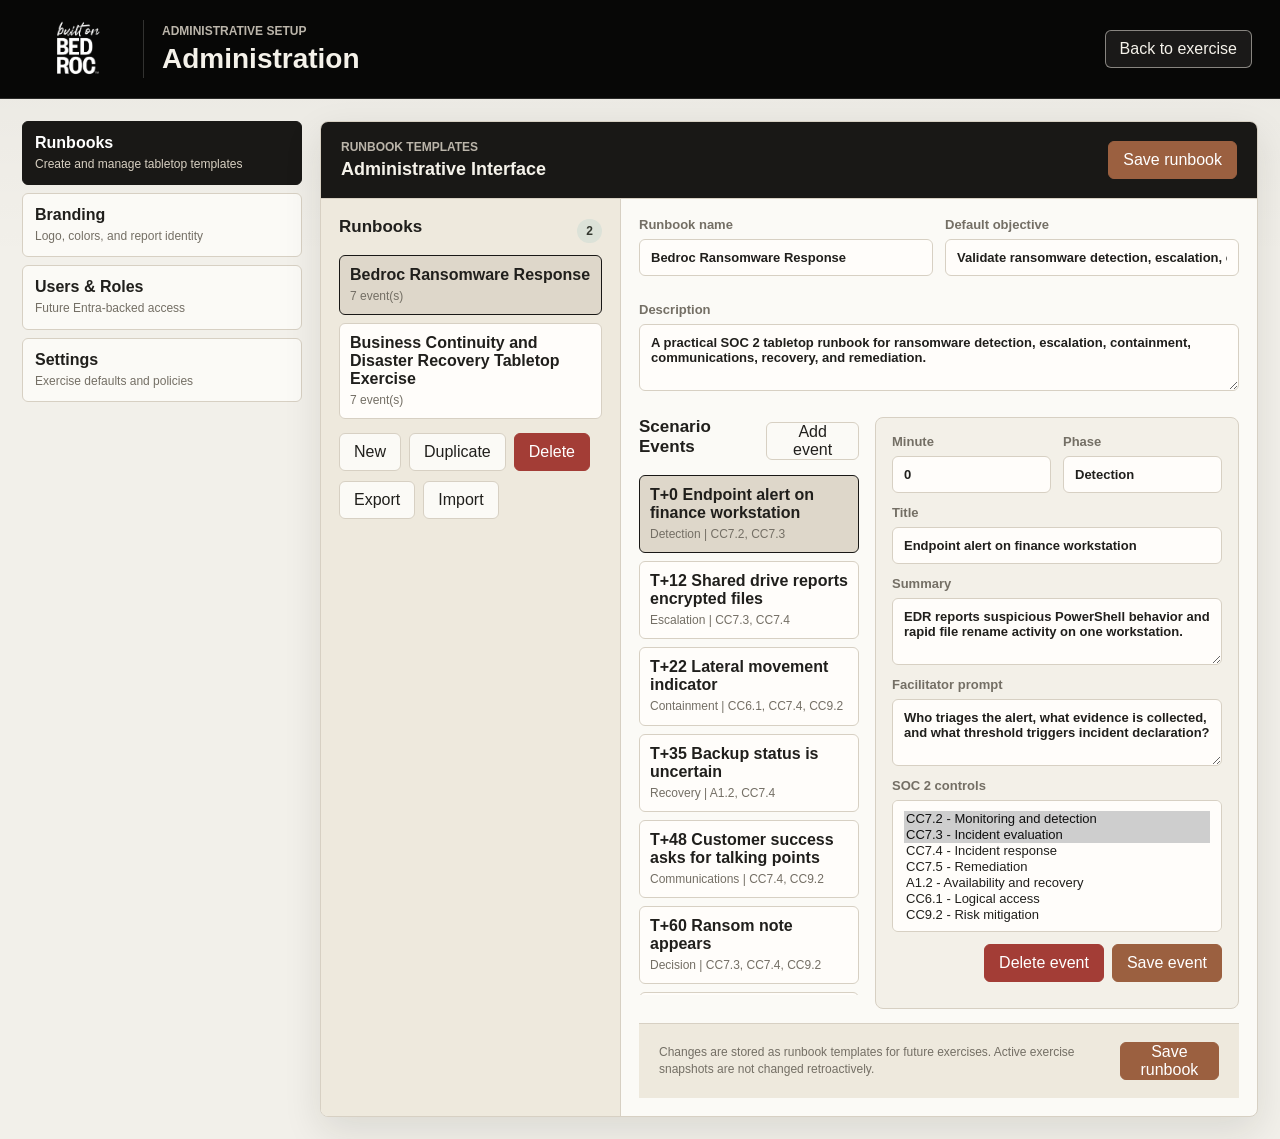
==== outputs/admin.html @ 65c2bd03 "Initial commit" ====
<!doctype html>
<html lang="en">
  <head>
    <meta charset="utf-8" />
    <meta name="viewport" content="width=device-width, initial-scale=1" />
    <title>Administration | Tabletop Command</title>
    <link rel="stylesheet" href="styles.css" />
  </head>
  <body>
    <header class="app-header">
      <div class="brand-lockup">
        <img src="assets/built-on-white.png" alt="Bedroc" />
        <div>
          <p class="eyebrow">Administrative setup</p>
          <h1>Administration</h1>
        </div>
      </div>
      <div class="header-actions">
        <a href="index.html" class="ghost header-link">Back to exercise</a>
      </div>
    </header>

    <main class="admin-console">
      <aside class="admin-nav" aria-label="Admin sections">
        <button class="admin-nav-item active" data-admin-section="runbooks" type="button">
          <strong>Runbooks</strong>
          <span>Create and manage tabletop templates</span>
        </button>
        <button class="admin-nav-item" data-admin-section="branding" type="button">
          <strong>Branding</strong>
          <span>Logo, colors, and report identity</span>
        </button>
        <button class="admin-nav-item" data-admin-section="users" type="button">
          <strong>Users & Roles</strong>
          <span>Future Entra-backed access</span>
        </button>
        <button class="admin-nav-item" data-admin-section="settings" type="button">
          <strong>Settings</strong>
          <span>Exercise defaults and policies</span>
        </button>
      </aside>

      <section class="admin-page-shell admin-section active" id="admin-section-runbooks" aria-labelledby="runbookAdminTitle">
        <header class="admin-page-header">
          <div>
            <p class="eyebrow">Runbook templates</p>
            <h2 id="runbookAdminTitle">Administrative Interface</h2>
          </div>
          <button id="saveRunbookTop" class="primary" type="button">Save runbook</button>
        </header>

        <div class="admin-layout">
          <aside class="admin-sidebar">
            <div class="panel-heading">
              <h3>Runbooks</h3>
              <span id="runbookCount" class="count">0</span>
            </div>
            <div id="adminRunbookList" class="admin-list"></div>
            <div class="admin-actions">
              <button id="newRunbook">New</button>
              <button id="duplicateRunbook">Duplicate</button>
              <button id="deleteRunbook" class="danger-button">Delete</button>
            </div>
            <div class="admin-actions">
              <button id="exportRunbook">Export</button>
              <button id="importRunbook">Import</button>
              <input id="importRunbookFile" class="file-input" type="file" accept="application/json,.json" />
            </div>
          </aside>

          <section class="admin-editor">
            <div class="form-grid two-column">
              <label>
                Runbook name
                <input id="adminRunbookName" type="text" />
              </label>
              <label>
                Default objective
                <input id="adminRunbookObjective" type="text" />
              </label>
            </div>
            <label>
              Description
              <textarea id="adminRunbookDescription" rows="3"></textarea>
            </label>

            <div class="event-editor-shell">
              <div>
                <div class="panel-heading">
                  <h3>Scenario Events</h3>
                  <button id="addRunbookEvent">Add event</button>
                </div>
                <div id="adminEventList" class="admin-list event-list"></div>
              </div>

              <form id="adminEventForm" class="event-form">
                <div class="form-grid two-column">
                  <label>
                    Minute
                    <input id="adminEventMinute" type="number" min="0" step="1" />
                  </label>
                  <label>
                    Phase
                    <input id="adminEventPhase" type="text" />
                  </label>
                </div>
                <label>
                  Title
                  <input id="adminEventTitle" type="text" />
                </label>
                <label>
                  Summary
                  <textarea id="adminEventSummary" rows="3"></textarea>
                </label>
                <label>
                  Facilitator prompt
                  <textarea id="adminEventPrompt" rows="3"></textarea>
                </label>
                <label>
                  SOC 2 controls
                  <select id="adminEventControls" multiple></select>
                </label>
                <div class="admin-actions right">
                  <button id="deleteRunbookEvent" class="danger-button" type="button">Delete event</button>
                  <button class="primary" type="submit">Save event</button>
                </div>
              </form>
            </div>

            <div class="admin-page-footer">
              <p id="runbookAdminNotice" class="helper-text"></p>
              <button id="saveRunbook" class="primary" type="button">Save runbook</button>
            </div>
          </section>
        </div>
      </section>

      <section class="admin-page-shell admin-section" id="admin-section-branding" hidden>
        <header class="admin-page-header">
          <div>
            <p class="eyebrow">Brand identity</p>
            <h2>Branding</h2>
          </div>
          <button id="saveBrandingSettingsTop" class="primary" type="button">Save branding</button>
        </header>
        <div class="admin-settings-panel">
          <div class="form-grid two-column">
            <label>
              Organization name
              <input id="organizationName" type="text" />
            </label>
            <label>
              Color palette
              <select id="colorPalette"></select>
            </label>
            <label>
              App header logo
              <input id="appLogoUpload" type="file" accept="image/png,image/jpeg,image/webp" />
            </label>
            <label>
              Report and timeline logo
              <input id="documentLogoUpload" type="file" accept="image/png,image/jpeg,image/webp" />
            </label>
          </div>
          <div id="palettePreview" class="palette-preview" aria-label="Selected color palette preview"></div>
          <div id="customPaletteFields" class="custom-palette-fields" hidden>
            <label>
              Page background
              <input id="customBg" type="color" />
            </label>
            <label>
              Surface
              <input id="customSurface" type="color" />
            </label>
            <label>
              Header
              <input id="customHeader" type="color" />
            </label>
            <label>
              Body text
              <input id="customText" type="color" />
            </label>
            <label>
              Primary action
              <input id="customPrimary" type="color" />
            </label>
            <label>
              Accent
              <input id="customAccent" type="color" />
            </label>
          </div>
          <div class="logo-preview-row">
            <div class="logo-preview-box">
              <img id="appLogoPreview" src="assets/built-on-white.png" alt="App header logo preview" />
            </div>
            <div>
              <h3>App header logo</h3>
              <p class="helper-text">Used in the splash page, sign-in screen, app header, and admin header.</p>
              <div class="admin-actions">
                <button id="resetAppLogo" type="button">Use default app logo</button>
              </div>
            </div>
          </div>
          <div class="logo-preview-row">
            <div class="logo-preview-box">
              <img id="documentLogoPreview" src="assets/bedroc-logo-grey.png" alt="Report and timeline logo preview" />
            </div>
            <div>
              <h3>Report and timeline logo</h3>
              <p class="helper-text">Used in generated reports and timeline PDFs.</p>
              <div class="admin-actions">
                <button id="resetDocumentLogo" type="button">Use default document logo</button>
              </div>
            </div>
          </div>
          <div class="admin-page-footer inline-footer">
            <p id="brandingSettingsNotice" class="helper-text"></p>
            <button id="saveBrandingSettings" class="primary" type="button">Save branding</button>
          </div>
        </div>
      </section>

      <section class="admin-page-shell admin-section" id="admin-section-users" hidden>
        <header class="admin-page-header">
          <div>
            <p class="eyebrow">Access control</p>
            <h2>Users & Roles</h2>
          </div>
        </header>
        <div class="admin-placeholder">
          <h3>Entra role management</h3>
          <p>User and role management should be backed by Microsoft Entra ID or server-side authorization when this moves beyond a static MVP.</p>
          <ul>
            <li>Admin</li>
            <li>Facilitator</li>
            <li>Viewer/Auditor</li>
          </ul>
        </div>
      </section>

      <section class="admin-page-shell admin-section" id="admin-section-settings" hidden>
        <header class="admin-page-header">
          <div>
            <p class="eyebrow">Application defaults</p>
            <h2>Settings</h2>
          </div>
          <button id="saveExerciseSettingsTop" class="primary" type="button">Save settings</button>
        </header>
        <div class="admin-settings-panel">
          <label class="checkbox-row">
            <input id="requireEvidenceBeforeCompletion" type="checkbox" />
            <span>
              <strong>Require evidence before completion</strong>
              <small>Each scenario event must have at least one participant-entered evidence entry before the exercise can be completed.</small>
            </span>
          </label>
          <div class="settings-card">
            <h3>Control coverage scoring</h3>
            <p class="helper-text">Set how much each activity contributes to the Control Coverage bars. Scores are capped at 100%.</p>
            <div class="form-grid two-column">
              <label>
                % per revealed scenario event
                <input id="coverageEventWeight" type="number" min="0" max="100" step="1" />
              </label>
              <label>
                % per evidence item
                <input id="coverageEvidenceWeight" type="number" min="0" max="100" step="1" />
              </label>
            </div>
          </div>
          <div class="admin-page-footer inline-footer">
            <p id="exerciseSettingsNotice" class="helper-text"></p>
            <button id="saveExerciseSettings" class="primary" type="button">Save settings</button>
          </div>
        </div>
      </section>
    </main>

    <script src="admin.js"></script>
  </body>
</html>
---- outputs/styles.css ----
:root {
  --bg: #f2f0ea;
  --surface: #fbfaf6;
  --surface-strong: #ebe7dd;
  --ink: #070706;
  --charcoal: #191816;
  --text: #201f1c;
  --muted: #746f65;
  --stone: #7c766a;
  --line: #d7d0c3;
  --accent: #737f6f;
  --accent-strong: #545f50;
  --rust: #9b6040;
  --gold: #b98a45;
  --warn: #9b6040;
  --risk: #a33d36;
  --ok: #5c7654;
  --shadow: 0 14px 38px rgba(25, 24, 22, 0.11);
}

* {
  box-sizing: border-box;
}

[hidden] {
  display: none !important;
}

body {
  margin: 0;
  min-height: 100vh;
  color: var(--text);
  background:
    linear-gradient(180deg, rgba(7, 7, 6, 0.04), rgba(7, 7, 6, 0) 260px),
    var(--bg);
  font-family: Arial, Helvetica, sans-serif;
}

button,
input,
select,
textarea {
  font: inherit;
}

button {
  min-height: 38px;
  border: 1px solid var(--line);
  border-radius: 6px;
  padding: 0 14px;
  color: var(--text);
  background: var(--surface);
  cursor: pointer;
}

.header-link {
  display: inline-flex;
  align-items: center;
  justify-content: center;
  min-height: 38px;
  border: 1px solid var(--line);
  border-radius: 6px;
  padding: 0 14px;
  color: inherit;
  text-decoration: none;
}

button:hover {
  border-color: var(--accent);
}

.header-link:hover {
  border-color: var(--accent);
}

button:disabled {
  cursor: not-allowed;
  opacity: 0.55;
}

.primary {
  border-color: var(--rust);
  color: #fff;
  background: var(--rust);
}

.primary:hover {
  border-color: #814d34;
  background: #814d34;
}

.ghost {
  background: transparent;
}

.app-header .ghost {
  border-color: rgba(245, 242, 234, 0.5);
  color: #f5f2ea;
  background: rgba(245, 242, 234, 0.08);
}

.app-header .ghost:hover {
  border-color: #f5f2ea;
  background: rgba(245, 242, 234, 0.16);
}

.full {
  width: 100%;
}

.file-input {
  display: none;
}

.icon-button {
  min-width: 38px;
  padding: 0 11px;
  line-height: 1;
}

.icon-button svg {
  display: block;
  width: 19px;
  height: 19px;
  fill: none;
  stroke: currentColor;
  stroke-linecap: round;
  stroke-linejoin: round;
  stroke-width: 1.8;
}

.danger-button {
  color: #fff;
  border-color: var(--risk);
  background: var(--risk);
}

.danger-button:hover {
  border-color: #842d27;
  background: #842d27;
}

.splash-page {
  position: relative;
  display: grid;
  min-height: 100vh;
  overflow: hidden;
  color: #f7f3eb;
  background: var(--ink);
}

.splash-page[hidden] {
  display: none;
}

.splash-backdrop {
  position: absolute;
  inset: 0;
  background: var(--ink);
}

.splash-backdrop::after {
  content: "";
  position: absolute;
  inset: 0;
  background:
    repeating-linear-gradient(0deg, rgba(255, 255, 255, 0.035) 0 1px, transparent 1px 38px),
    repeating-linear-gradient(90deg, rgba(255, 255, 255, 0.03) 0 1px, transparent 1px 38px);
}

.splash-signal-grid {
  position: absolute;
  right: clamp(24px, 6vw, 86px);
  top: 18%;
  z-index: 1;
  display: grid;
  grid-template-columns: repeat(3, 116px);
  gap: 14px;
  opacity: 0.64;
  transform: rotate(-8deg);
}

.splash-signal-grid span {
  height: 76px;
  border: 1px solid rgba(251, 250, 246, 0.14);
  border-radius: 8px;
  background: rgba(251, 250, 246, 0.06);
  box-shadow: inset 0 0 0 1px rgba(251, 250, 246, 0.04);
}

.splash-signal-grid span:nth-child(2),
.splash-signal-grid span:nth-child(5),
.splash-signal-grid span:nth-child(9) {
  background: rgba(185, 138, 69, 0.16);
}

.splash-nav {
  position: relative;
  z-index: 2;
  display: flex;
  align-items: center;
  justify-content: space-between;
  gap: 18px;
  padding: 24px clamp(22px, 5vw, 64px);
}

.splash-nav img {
  width: 138px;
  height: 64px;
  object-fit: contain;
}

.splash-hero {
  position: relative;
  z-index: 2;
  display: grid;
  grid-template-columns: minmax(0, 1fr) minmax(360px, 520px);
  gap: clamp(28px, 6vw, 76px);
  align-items: center;
  width: min(1180px, calc(100% - 44px));
  margin: 0 auto;
  padding: 38px 0 42px;
}

.splash-copy {
  max-width: 700px;
}

.splash-copy .eyebrow {
  color: #d9cbbd;
}

.splash-copy h1 {
  max-width: 760px;
  margin: 0 0 22px;
  color: #fffaf2;
  font-size: clamp(44px, 7vw, 86px);
  line-height: 0.96;
}

.splash-lede {
  max-width: 650px;
  margin: 0;
  color: #ded7ca;
  font-size: 19px;
  line-height: 1.55;
}

.splash-actions {
  display: flex;
  flex-wrap: wrap;
  gap: 12px;
  margin-top: 30px;
}

.splash-primary {
  min-height: 46px;
  padding: 0 22px;
}

.splash-command-preview {
  display: grid;
  gap: 14px;
  border: 1px solid rgba(251, 250, 246, 0.2);
  border-radius: 8px;
  padding: 18px;
  background: rgba(251, 250, 246, 0.1);
  box-shadow: 0 32px 90px rgba(0, 0, 0, 0.32);
  backdrop-filter: blur(18px);
}

.preview-topline,
.preview-status-row,
.preview-evidence {
  display: flex;
  justify-content: space-between;
  gap: 14px;
}

.preview-topline {
  align-items: center;
  border-bottom: 1px solid rgba(251, 250, 246, 0.16);
  padding-bottom: 14px;
}

.preview-topline span,
.preview-status-row span,
.preview-event span,
.preview-evidence span {
  display: block;
  color: #c8c0b4;
  font-size: 12px;
  text-transform: uppercase;
}

.preview-topline strong {
  color: #fff;
  font-size: 26px;
}

.preview-status-row {
  display: grid;
  grid-template-columns: 1fr 0.55fr;
}

.preview-status-row div,
.preview-evidence {
  border: 1px solid rgba(251, 250, 246, 0.14);
  border-radius: 8px;
  padding: 12px;
  background: rgba(7, 7, 6, 0.24);
}

.preview-status-row strong,
.preview-evidence strong,
.preview-event strong {
  display: block;
  margin-top: 4px;
  color: #fffaf2;
}

.preview-timeline {
  display: grid;
  gap: 10px;
}

.preview-event {
  position: relative;
  border-left: 3px solid rgba(251, 250, 246, 0.22);
  border-radius: 0 8px 8px 0;
  padding: 12px 12px 12px 14px;
  background: rgba(7, 7, 6, 0.2);
}

.preview-event.complete {
  border-left-color: var(--ok);
}

.preview-event.active {
  border-left-color: var(--gold);
  background: rgba(185, 138, 69, 0.14);
}

.splash-proof {
  position: relative;
  z-index: 2;
  display: grid;
  grid-template-columns: repeat(3, minmax(0, 1fr));
  gap: 1px;
  align-self: end;
  width: min(1180px, calc(100% - 44px));
  margin: 0 auto 28px;
  overflow: hidden;
  border: 1px solid rgba(251, 250, 246, 0.16);
  border-radius: 8px;
  background: rgba(251, 250, 246, 0.16);
}

.splash-proof div {
  padding: 16px;
  background: rgba(7, 7, 6, 0.42);
}

.splash-proof strong,
.splash-proof span {
  display: block;
}

.splash-proof span {
  margin-top: 5px;
  color: #cfc8ba;
  font-size: 13px;
}

.app-header {
  display: flex;
  align-items: center;
  justify-content: space-between;
  gap: 20px;
  padding: 20px 28px;
  border-bottom: 1px solid rgba(251, 250, 246, 0.14);
  color: #f5f2ea;
  background: var(--ink);
}

.auth-gate {
  position: fixed;
  inset: 0;
  z-index: 20;
  display: grid;
  place-items: center;
  padding: 24px;
  background: var(--ink);
}

.auth-gate[hidden] {
  display: none;
}

.auth-card {
  width: min(430px, 100%);
  border: 1px solid rgba(251, 250, 246, 0.18);
  border-radius: 8px;
  padding: 28px;
  color: #f5f2ea;
  background: #151411;
  box-shadow: 0 30px 70px rgba(0, 0, 0, 0.45);
}

.auth-card img {
  width: 150px;
  height: 76px;
  object-fit: contain;
  margin-bottom: 18px;
}

.auth-card .eyebrow,
.auth-card .helper-text {
  color: #bbb5aa;
}

.auth-card h1 {
  margin-bottom: 12px;
}

.auth-card p {
  color: #d8d0c2;
  line-height: 1.5;
}

.brand-lockup {
  display: flex;
  align-items: center;
  gap: 18px;
  min-width: 0;
}

.brand-lockup img {
  width: 116px;
  height: 58px;
  object-fit: contain;
  border-right: 1px solid rgba(251, 250, 246, 0.18);
  padding-right: 18px;
}

h1,
h2,
h3,
p {
  margin-top: 0;
}

h1 {
  margin-bottom: 0;
  font-size: 28px;
}

h2 {
  margin-bottom: 14px;
  font-size: 18px;
}

h3 {
  margin-bottom: 8px;
  font-size: 17px;
}

.eyebrow {
  margin-bottom: 5px;
  color: var(--muted);
  font-size: 12px;
  font-weight: 700;
  letter-spacing: 0;
  text-transform: uppercase;
}

.app-header .eyebrow {
  color: #bbb5aa;
}

.header-actions {
  display: flex;
  align-items: center;
  gap: 10px;
}

.report-actions {
  display: flex;
  flex-wrap: wrap;
  gap: 10px;
}

.editor-toolbar {
  display: flex;
  flex-wrap: wrap;
  gap: 8px;
  border: 1px solid var(--line);
  border-radius: 8px 8px 0 0;
  padding: 10px;
  background: #eee9dd;
}

.editor-toolbar select,
.editor-toolbar button {
  width: auto;
  min-height: 34px;
}

.user-badge {
  display: flex;
  align-items: center;
  gap: 8px;
  border-left: 1px solid rgba(245, 242, 234, 0.18);
  padding-left: 10px;
}

.user-badge[hidden] {
  display: none;
}

.user-badge span {
  max-width: 180px;
  overflow: hidden;
  color: #d8d0c2;
  font-size: 12px;
  font-weight: 700;
  text-overflow: ellipsis;
  white-space: nowrap;
}

.layout {
  display: grid;
  grid-template-columns: 360px minmax(0, 1fr);
  gap: 22px;
  padding: 22px;
}

.side-panel,
.exercise-board {
  min-width: 0;
}

.side-panel {
  display: grid;
  gap: 16px;
  align-content: start;
}

.panel {
  padding: 18px;
  border: 1px solid var(--line);
  border-radius: 8px;
  background: var(--surface);
  box-shadow: var(--shadow);
}

.panel-heading,
.board-header,
.inject-topline,
.inject-actions {
  display: flex;
  align-items: center;
  justify-content: space-between;
  gap: 12px;
}

label {
  display: grid;
  gap: 7px;
  margin-bottom: 12px;
  color: var(--muted);
  font-size: 13px;
  font-weight: 700;
}

input,
select,
textarea {
  width: 100%;
  border: 1px solid var(--line);
  border-radius: 6px;
  padding: 10px 11px;
  color: var(--text);
  background: #fffdfa;
}

textarea {
  resize: vertical;
}

.status-pill,
.count,
.inject-phase,
.tag {
  display: inline-flex;
  align-items: center;
  min-height: 24px;
  border-radius: 999px;
  padding: 0 9px;
  color: #34382f;
  background: #dce2d8;
  font-size: 12px;
  font-weight: 700;
}

.inline-form {
  display: grid;
  grid-template-columns: 1fr 1fr auto auto;
  gap: 8px;
}

.compact-item {
  display: grid;
  grid-template-columns: minmax(0, 1fr) auto;
  gap: 10px;
  align-items: center;
}

.compact-list,
.coverage-list,
.log-list,
.action-list,
.inject-list {
  display: grid;
  gap: 10px;
  margin: 14px 0 0;
  padding: 0;
  list-style: none;
}

.compact-item,
.coverage-item,
.log-item,
.action-item {
  border: 1px solid var(--line);
  border-radius: 6px;
  padding: 10px;
  background: #f3f0e8;
}

.compact-item strong,
.log-item strong,
.action-item strong {
  display: block;
  margin-bottom: 4px;
}

.compact-item span,
.coverage-item span,
.log-item span,
.action-item span {
  color: var(--muted);
  font-size: 12px;
}

.helper-text {
  margin: -3px 0 12px;
  color: var(--muted);
  font-size: 12px;
  line-height: 1.4;
}

.completion-panel {
  display: grid;
  gap: 8px;
  margin-top: 12px;
  border: 1px solid var(--gold);
  border-radius: 8px;
  padding: 12px;
  background: #fbf1df;
}

.completion-panel span {
  color: var(--muted);
  font-size: 12px;
  line-height: 1.4;
}

.coverage-meter {
  height: 8px;
  margin-top: 8px;
  overflow: hidden;
  border-radius: 999px;
  background: #d8d2c5;
}

.coverage-meter div {
  height: 100%;
  background: var(--ok);
}

.exercise-board {
  border: 1px solid var(--line);
  border-radius: 8px;
  background: var(--surface);
  box-shadow: var(--shadow);
  overflow: hidden;
}

.tabs {
  display: flex;
  gap: 4px;
  padding: 12px;
  border-bottom: 1px solid var(--line);
  background: #e7e1d5;
}

.tab {
  min-width: 110px;
  background: transparent;
}

.tab.active {
  color: #fff;
  border-color: var(--charcoal);
  background: var(--charcoal);
}

.tab-panel {
  display: none;
  padding: 20px;
}

.tab-panel.active {
  display: block;
}

.board-header {
  margin-bottom: 16px;
}

.timer-box {
  min-width: 116px;
  border: 1px solid var(--line);
  border-radius: 6px;
  padding: 10px 12px;
  background: #f0ece3;
  text-align: right;
}

.timer-box span {
  display: block;
  color: var(--muted);
  font-size: 12px;
}

.timer-box strong {
  font-size: 20px;
}

.inject-card {
  border: 1px solid var(--line);
  border-radius: 8px;
  padding: 16px;
  background: #fffdfa;
}

.inject-card.revealed {
  border-left: 5px solid var(--rust);
}

.inject-card h3 {
  margin-top: 12px;
}

.inject-time {
  color: var(--muted);
  font-size: 13px;
  font-weight: 700;
}

.inject-summary {
  color: var(--muted);
  line-height: 1.45;
}

.prompt-box {
  margin: 12px 0;
  border-left: 3px solid var(--gold);
  padding: 10px 12px;
  background: #fbf1df;
  line-height: 1.45;
}

.control-tags {
  display: flex;
  flex-wrap: wrap;
  gap: 6px;
  margin-bottom: 14px;
}

.decision-form {
  display: grid;
  gap: 12px;
  margin-bottom: 18px;
  border: 1px solid var(--line);
  border-radius: 8px;
  padding: 16px;
  background: #eee9dd;
}

.form-grid {
  display: grid;
  grid-template-columns: repeat(3, minmax(0, 1fr));
  gap: 12px;
}

.form-actions {
  display: flex;
  justify-content: flex-end;
  gap: 10px;
}

.log-item,
.action-item {
  background: #fff;
}

.log-meta {
  display: flex;
  flex-wrap: wrap;
  gap: 8px;
  margin-top: 8px;
}

.timeline-summary {
  display: grid;
  grid-template-columns: repeat(4, minmax(0, 1fr));
  gap: 10px;
  margin-bottom: 18px;
}

.timeline-print-header {
  display: none;
}

.timeline-header-actions {
  display: flex;
  align-items: center;
  gap: 10px;
}

.timeline-summary div {
  border: 1px solid var(--line);
  border-radius: 8px;
  padding: 12px;
  background: #f3f0e8;
}

.timeline-summary strong {
  display: block;
  margin-bottom: 3px;
  font-size: 24px;
}

.timeline-summary span {
  color: var(--muted);
  font-size: 12px;
  font-weight: 700;
}

.timeline-list {
  position: relative;
  display: grid;
  gap: 14px;
  padding-left: 30px;
}

.timeline-list::before {
  content: "";
  position: absolute;
  top: 6px;
  bottom: 6px;
  left: 10px;
  width: 2px;
  background: linear-gradient(180deg, var(--rust), var(--accent));
}

.timeline-item {
  position: relative;
  display: grid;
  grid-template-columns: 18px minmax(0, 1fr);
  gap: 12px;
  margin-left: -28px;
}

.timeline-marker {
  z-index: 1;
  width: 18px;
  height: 18px;
  margin-top: 16px;
  border: 3px solid var(--surface);
  border-radius: 50%;
  background: var(--rust);
  box-shadow: 0 0 0 1px var(--line);
}

.timeline-item.evidence .timeline-marker {
  background: var(--ok);
}

.timeline-item.pending .timeline-marker {
  background: #c7c0b3;
}

.timeline-content {
  border: 1px solid var(--line);
  border-radius: 8px;
  padding: 14px;
  background: #fffdfa;
}

.timeline-item.pending .timeline-content {
  background: #f3f0e8;
}

.timeline-topline {
  display: flex;
  align-items: center;
  justify-content: space-between;
  gap: 10px;
  margin-bottom: 8px;
}

.timeline-topline span:first-child {
  color: var(--muted);
  font-size: 12px;
  font-weight: 700;
}

.timeline-content h3 {
  margin-bottom: 6px;
}

.timeline-content p {
  margin-bottom: 0;
  color: var(--muted);
  line-height: 1.45;
}

.timeline-activity {
  display: grid;
  gap: 8px;
  margin: 12px 0 0;
  padding: 0;
  list-style: none;
}

.timeline-activity li,
.timeline-activity.empty {
  border-left: 3px solid var(--accent);
  padding: 8px 10px;
  background: #f3f0e8;
}

.timeline-activity li strong {
  display: inline-block;
  margin-right: 8px;
}

.timeline-activity li span,
.timeline-activity.empty {
  color: var(--muted);
  font-size: 12px;
}

.timeline-activity li p {
  margin-top: 4px;
}

.item-actions {
  display: flex;
  flex-wrap: wrap;
  gap: 8px;
  margin-top: 10px;
}

.icon-action {
  display: inline-flex;
  align-items: center;
  justify-content: center;
  min-width: 34px;
  width: 34px;
  height: 34px;
  padding: 0;
}

.icon-action svg {
  display: block;
  width: 17px;
  height: 17px;
  fill: none;
  stroke: currentColor;
  stroke-linecap: round;
  stroke-linejoin: round;
  stroke-width: 1.8;
}

.danger-icon {
  color: var(--risk);
  border-color: rgba(163, 61, 54, 0.35);
}

.danger-icon:hover {
  color: #fff;
  border-color: var(--risk);
  background: var(--risk);
}

.risk {
  color: var(--risk);
}

.report-output {
  min-height: 620px;
  max-width: 8.5in;
  margin: 0 auto;
  border: 1px solid #ddd8cd;
  border-radius: 0;
  background: #fff;
  color: #1d2523;
  padding: 0.75in;
  line-height: 1.55;
  box-shadow: 0 18px 48px rgba(25, 24, 22, 0.14);
}

.rich-editor {
  outline: none;
  overflow: auto;
}

.rich-editor:focus {
  border-color: var(--rust);
  box-shadow: inset 0 0 0 1px var(--rust);
}

.report-cover {
  position: relative;
  border-bottom: 1px solid #cfc8ba;
  margin-bottom: 26px;
  min-height: 92px;
  padding-right: 150px;
  padding-bottom: 16px;
}

.report-logo {
  position: absolute;
  top: 0;
  right: 0;
  width: 120px;
  height: 60px;
  object-fit: contain;
  margin: 0;
  background: transparent;
}

.report-cover h1 {
  margin-bottom: 18px;
}

.report-meta-grid {
  display: grid;
  grid-template-columns: repeat(3, minmax(0, 1fr));
  gap: 6px 18px;
}

.report-meta-grid div {
  border: 0;
  border-radius: 0;
  padding: 0;
  background: transparent;
}

.report-meta-grid span,
.report-list span,
.report-empty {
  display: block;
  color: var(--muted);
  font-size: 13px;
}

.report-section {
  margin-bottom: 24px;
}

.report-section h2 {
  border-bottom: 0;
  padding-bottom: 0;
  color: var(--charcoal);
  font-size: 20px;
}

.report-list {
  display: grid;
  gap: 6px;
  margin: 0;
  padding-left: 20px;
  list-style: disc;
}

.report-list li {
  border: 0;
  border-radius: 0;
  padding: 0;
  background: transparent;
}

.exported-report {
  max-width: 980px;
  margin: 0 auto;
  padding: 28px;
}

.admin-console {
  display: grid;
  grid-template-columns: 280px minmax(0, 1fr);
  gap: 18px;
  padding: 22px;
}

.admin-nav {
  display: grid;
  gap: 8px;
  align-content: start;
}

.admin-nav-item {
  display: grid;
  gap: 4px;
  min-height: 0;
  padding: 12px;
  text-align: left;
}

.admin-nav-item.active {
  border-color: var(--charcoal);
  color: #fff;
  background: var(--charcoal);
}

.admin-nav-item span {
  color: var(--muted);
  font-size: 12px;
  line-height: 1.35;
}

.admin-nav-item.active span {
  color: #d8d0c2;
}

.admin-section[hidden] {
  display: none;
}

.admin-page-shell {
  border: 1px solid var(--line);
  border-radius: 8px;
  background: var(--surface);
  box-shadow: var(--shadow);
  overflow: hidden;
}

.admin-page-header,
.admin-page-footer {
  display: flex;
  align-items: center;
  justify-content: space-between;
  gap: 16px;
  padding: 18px 20px;
}

.admin-page-header {
  border-bottom: 1px solid var(--line);
  color: #f5f2ea;
  background: var(--charcoal);
}

.admin-page-header .ghost {
  border-color: rgba(245, 242, 234, 0.5);
  color: #f5f2ea;
  background: rgba(245, 242, 234, 0.08);
}

.admin-page-header .ghost:hover {
  border-color: #f5f2ea;
  background: rgba(245, 242, 234, 0.16);
}

.admin-page-header .eyebrow {
  color: #bbb5aa;
}

.admin-page-header h2 {
  margin-bottom: 0;
}

.admin-page-footer {
  border-top: 1px solid var(--line);
  background: #eee9dd;
}

.admin-page-footer .helper-text {
  margin: 0;
}

.admin-placeholder {
  max-width: 760px;
  padding: 22px;
}

.admin-placeholder p,
.admin-placeholder li {
  color: var(--muted);
  line-height: 1.5;
}

.admin-settings-panel {
  display: grid;
  gap: 18px;
  padding: 22px;
}

.logo-preview-row {
  display: grid;
  grid-template-columns: 220px minmax(0, 1fr);
  gap: 18px;
  align-items: center;
  border: 1px solid var(--line);
  border-radius: 8px;
  padding: 16px;
  background: #fffdfa;
}

.palette-preview {
  display: flex;
  gap: 8px;
  align-items: center;
  border: 1px solid var(--line);
  border-radius: 8px;
  padding: 12px;
  background: #fffdfa;
}

.palette-preview span {
  display: block;
  width: 56px;
  height: 34px;
  border: 1px solid rgba(25, 24, 22, 0.14);
  border-radius: 6px;
  box-shadow: inset 0 0 0 1px rgba(255, 255, 255, 0.18);
}

.custom-palette-fields {
  display: grid;
  grid-template-columns: repeat(3, minmax(0, 1fr));
  gap: 12px;
  border: 1px solid var(--line);
  border-radius: 8px;
  padding: 14px;
  background: #fffdfa;
}

.custom-palette-fields label {
  display: grid;
  gap: 6px;
}

.custom-palette-fields input[type="color"] {
  width: 100%;
  height: 42px;
  padding: 4px;
}

.logo-preview-box {
  display: grid;
  place-items: center;
  min-height: 120px;
  border: 1px dashed var(--line);
  border-radius: 6px;
  padding: 14px;
  background:
    linear-gradient(45deg, #f4f1ea 25%, transparent 25%),
    linear-gradient(-45deg, #f4f1ea 25%, transparent 25%),
    linear-gradient(45deg, transparent 75%, #f4f1ea 75%),
    linear-gradient(-45deg, transparent 75%, #f4f1ea 75%),
    #fff;
  background-position: 0 0, 0 10px, 10px -10px, -10px 0;
  background-size: 20px 20px;
}

.logo-preview-box img {
  max-width: 100%;
  max-height: 90px;
  object-fit: contain;
}

.inline-footer {
  margin: 4px -22px -22px;
}

.checkbox-row {
  display: flex;
  gap: 12px;
  align-items: flex-start;
  border: 1px solid var(--line);
  border-radius: 8px;
  padding: 16px;
  background: #fffdfa;
}

.checkbox-row input {
  width: 18px;
  height: 18px;
  margin-top: 2px;
}

.checkbox-row strong,
.checkbox-row small {
  display: block;
}

.checkbox-row small {
  margin-top: 4px;
  color: var(--muted);
  line-height: 1.4;
}

.settings-card {
  border: 1px solid var(--line);
  border-radius: 8px;
  padding: 16px;
  background: #fffdfa;
}

.settings-card h3 {
  margin-bottom: 8px;
}

.admin-layout {
  display: grid;
  grid-template-columns: 300px minmax(0, 1fr);
}

.admin-sidebar,
.admin-editor {
  overflow: auto;
  padding: 18px;
}

.admin-sidebar {
  border-right: 1px solid var(--line);
  background: #eee9dd;
}

.admin-editor {
  display: grid;
  gap: 14px;
  align-content: start;
}

.admin-list {
  display: grid;
  gap: 8px;
  margin: 10px 0 14px;
}

.admin-list button {
  width: 100%;
  min-height: 0;
  padding: 10px;
  text-align: left;
  background: #fffdfa;
}

.admin-list button.active {
  border-color: var(--charcoal);
  background: #ded7ca;
}

.admin-list strong {
  display: block;
  margin-bottom: 4px;
}

.admin-list span {
  display: block;
  color: var(--muted);
  font-size: 12px;
  line-height: 1.35;
}

.admin-actions {
  display: flex;
  flex-wrap: wrap;
  gap: 8px;
  margin-bottom: 10px;
}

.admin-actions.right {
  justify-content: flex-end;
}

.two-column {
  grid-template-columns: repeat(2, minmax(0, 1fr));
}

.event-editor-shell {
  display: grid;
  grid-template-columns: minmax(220px, 0.75fr) minmax(0, 1.25fr);
  gap: 16px;
}

.event-list {
  max-height: 520px;
  overflow: auto;
}

.event-form {
  border: 1px solid var(--line);
  border-radius: 8px;
  padding: 16px;
  background: #f3f0e8;
}

#adminEventControls {
  min-height: 132px;
}

@media (max-width: 980px) {
  .splash-hero {
    grid-template-columns: 1fr;
    align-items: start;
    padding-top: 12px;
  }

  .splash-copy h1 {
    font-size: clamp(40px, 10vw, 68px);
  }

  .splash-command-preview {
    max-width: 620px;
  }

  .splash-proof {
    grid-template-columns: 1fr;
  }

  .layout {
    grid-template-columns: 1fr;
  }

  .form-grid,
  .inline-form,
  .admin-console,
  .admin-layout,
  .event-editor-shell,
  .two-column,
  .logo-preview-row,
  .custom-palette-fields,
  .timeline-summary,
  .report-meta-grid {
    grid-template-columns: 1fr;
  }

  .admin-sidebar {
    border-right: 0;
    border-bottom: 1px solid var(--line);
  }
}

@media (max-width: 640px) {
  .splash-nav {
    align-items: flex-start;
    flex-direction: column;
  }

  .splash-actions,
  .splash-actions .header-link,
  .splash-actions button {
    width: 100%;
  }

  .splash-signal-grid {
    right: -120px;
    opacity: 0.34;
  }

  .preview-status-row {
    grid-template-columns: 1fr;
  }

  .app-header,
  .board-header,
  .panel-heading {
    align-items: flex-start;
    flex-direction: column;
  }

  .header-actions,
  .report-actions,
  .timeline-header-actions,
  .tabs,
  .inject-actions {
    width: 100%;
    flex-wrap: wrap;
  }

  .tab,
  .header-actions button,
  .report-actions button,
  .timeline-header-actions button,
  .inject-actions button {
    flex: 1 1 140px;
  }

  .layout {
    padding: 12px;
  }
}

@media print {
  @page {
    margin: 0;
  }

  body.print-timeline,
  body.print-report {
    background: #fff;
  }

  body.print-timeline .auth-gate,
  body.print-report .auth-gate,
  body.print-timeline .app-header,
  body.print-report .app-header,
  body.print-timeline .side-panel,
  body.print-report .side-panel,
  body.print-timeline .tabs,
  body.print-report .tabs,
  body.print-timeline .tab-panel:not(#timeline),
  body.print-report .tab-panel:not(#report),
  body.print-timeline .timeline-header-actions button {
    display: none !important;
  }

  body.print-report .board-header,
  body.print-report .editor-toolbar {
    display: none !important;
  }

  body.print-timeline .board-header {
    display: none !important;
  }

  body.print-timeline .layout,
  body.print-report .layout {
    display: block;
    padding: 0;
  }

  body.print-timeline .exercise-board,
  body.print-report .exercise-board {
    border: 0;
    box-shadow: none;
  }

  body.print-timeline #timeline {
    display: block !important;
    padding: 0.55in;
    color: #1d2523;
  }

  body.print-report #report {
    display: block !important;
    padding: 0.55in;
  }

  body.print-report .report-output {
    max-width: none;
    min-height: 0;
    border: 0;
    box-shadow: none;
    padding: 0;
  }

  body.print-timeline .timeline-print-header {
    position: relative;
    display: grid;
    grid-template-columns: minmax(0, 1fr) 128px;
    gap: 24px;
    align-items: start;
    min-height: 86px;
    margin-bottom: 22px;
    border-bottom: 2px solid #1d2523;
    padding: 0 0 16px;
  }

  body.print-timeline .timeline-print-header img {
    justify-self: end;
    width: 120px;
    height: 60px;
    object-fit: contain;
  }

  body.print-timeline .timeline-print-header .eyebrow {
    color: #746f65;
  }

  body.print-timeline .timeline-print-header h1 {
    max-width: 6.2in;
    margin: 2px 0 12px;
    color: #1d2523;
    font-size: 25px;
    line-height: 1.15;
  }

  body.print-timeline .timeline-print-meta {
    display: grid;
    grid-template-columns: repeat(3, minmax(0, 1fr));
    gap: 5px 16px;
    color: #5c5650;
    font-size: 11px;
  }

  body.print-timeline .timeline-print-meta span {
    display: block;
  }

  body.print-timeline .timeline-print-meta strong {
    color: #1d2523;
  }

  body.print-timeline .timeline-summary {
    grid-template-columns: repeat(4, 1fr);
    gap: 8px;
    margin-bottom: 20px;
  }

  body.print-timeline .timeline-summary div {
    border-color: #d8d2c5;
    border-radius: 0;
    padding: 10px 12px;
    background: #f7f5f0;
  }

  body.print-timeline .timeline-summary strong {
    color: #1d2523;
    font-size: 22px;
  }

  body.print-timeline .timeline-summary span {
    color: #5c5650;
    letter-spacing: 0;
  }

  body.print-timeline .timeline-content {
    break-inside: avoid;
    background: #fff;
  }

  body.print-timeline .timeline-list {
    gap: 11px;
    padding-left: 20px;
  }

  body.print-timeline .timeline-list::before {
    top: 8px;
    bottom: 8px;
    left: 6px;
    width: 1px;
    background: #9a9488;
  }

  body.print-timeline .timeline-item {
    grid-template-columns: 12px minmax(0, 1fr);
    gap: 12px;
    margin-left: -20px;
    break-inside: avoid;
  }

  body.print-timeline .timeline-marker {
    width: 9px;
    height: 9px;
    margin-top: 17px;
    margin-left: 2px;
    border: 0;
    border-radius: 2px;
    background: #1d2523;
    box-shadow: none;
  }

  body.print-timeline .timeline-item.complete .timeline-marker {
    background: #5c7654;
  }

  body.print-timeline .timeline-item.pending .timeline-marker {
    background: #9a9488;
  }

  body.print-timeline .timeline-content {
    border-color: #d8d2c5;
    border-radius: 0;
    padding: 12px 14px;
  }

  body.print-timeline .timeline-item.pending .timeline-content {
    background: #f7f5f0;
  }

  body.print-timeline .timeline-topline {
    margin-bottom: 6px;
  }

  body.print-timeline .timeline-topline span:first-child {
    color: #5c5650;
    font-size: 11px;
  }

  body.print-timeline .timeline-topline .status-pill {
    border-color: #d8d2c5;
    color: #1d2523;
    background: #f7f5f0;
  }

  body.print-timeline .timeline-content h3 {
    color: #1d2523;
    font-size: 16px;
  }

  body.print-timeline .timeline-content p {
    color: #4a4640;
  }

  body.print-timeline .timeline-activity {
    gap: 6px;
    margin-top: 10px;
  }

  body.print-timeline .timeline-activity li,
  body.print-timeline .timeline-activity.empty {
    border-left-color: #7c766a;
    padding: 7px 9px;
    background: #f7f5f0;
  }

  body.print-timeline .timeline-activity li strong {
    color: #1d2523;
  }

  body.print-timeline .timeline-activity li span,
  body.print-timeline .timeline-activity.empty {
    color: #5c5650;
  }
}
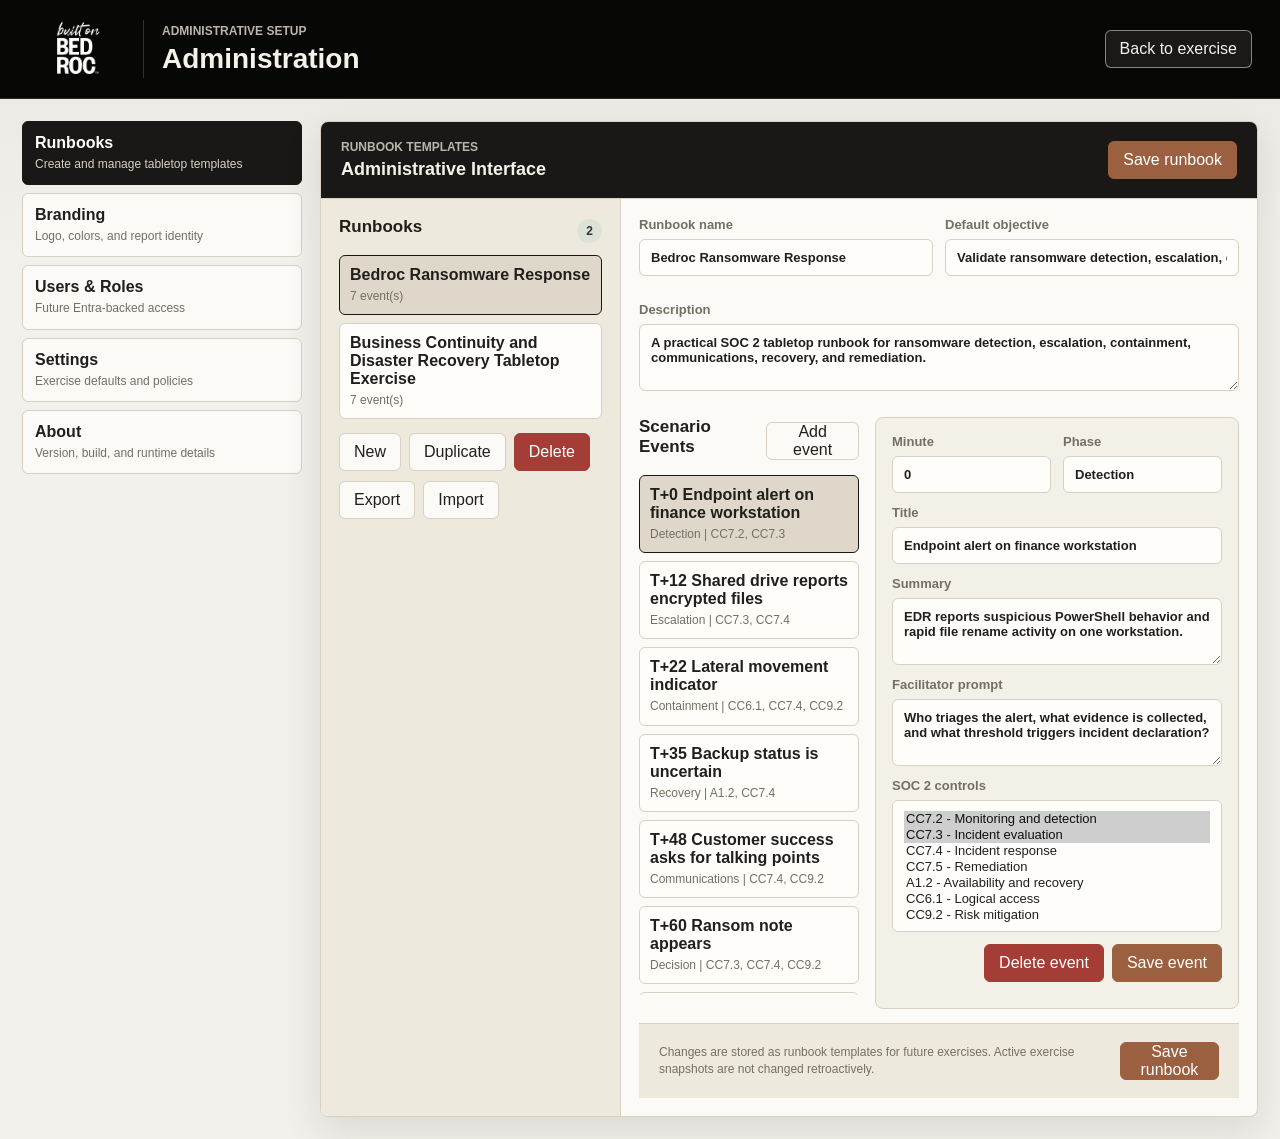
==== commit a42245af: "Added build version and about page to the app." ====
--- a/outputs/admin.html
+++ b/outputs/admin.html
@@ -4,6 +4,7 @@
     <meta charset="utf-8" />
     <meta name="viewport" content="width=device-width, initial-scale=1" />
     <title>Administration | Tabletop Command</title>
+    <link rel="icon" type="image/png" href="assets/bedroc-logo-grey2.png" />
     <link rel="stylesheet" href="styles.css" />
   </head>
   <body>
@@ -37,6 +38,10 @@
         <button class="admin-nav-item" data-admin-section="settings" type="button">
           <strong>Settings</strong>
           <span>Exercise defaults and policies</span>
+        </button>
+        <button class="admin-nav-item" data-admin-section="about" type="button">
+          <strong>About</strong>
+          <span>Version, build, and runtime details</span>
         </button>
       </aside>
 
@@ -161,6 +166,10 @@
               Report and timeline logo
               <input id="documentLogoUpload" type="file" accept="image/png,image/jpeg,image/webp" />
             </label>
+            <label>
+              Browser favicon
+              <input id="faviconUpload" type="file" accept="image/png,image/jpeg,image/webp,image/x-icon,.ico" />
+            </label>
           </div>
           <div id="palettePreview" class="palette-preview" aria-label="Selected color palette preview"></div>
           <div id="customPaletteFields" class="custom-palette-fields" hidden>
@@ -210,6 +219,18 @@
               <p class="helper-text">Used in generated reports and timeline PDFs.</p>
               <div class="admin-actions">
                 <button id="resetDocumentLogo" type="button">Use default document logo</button>
+              </div>
+            </div>
+          </div>
+          <div class="logo-preview-row">
+            <div class="logo-preview-box favicon-preview-box">
+              <img id="faviconPreview" src="assets/bedroc-logo-grey2.png" alt="Browser favicon preview" />
+            </div>
+            <div>
+              <h3>Browser favicon</h3>
+              <p class="helper-text">Used in browser tabs and bookmarks for the exercise and admin pages.</p>
+              <div class="admin-actions">
+                <button id="resetFavicon" type="button">Use default favicon</button>
               </div>
             </div>
           </div>
@@ -274,8 +295,50 @@
           </div>
         </div>
       </section>
+
+      <section class="admin-page-shell admin-section" id="admin-section-about" hidden>
+        <header class="admin-page-header">
+          <div>
+            <p class="eyebrow">Application details</p>
+            <h2>About Tabletop Command</h2>
+          </div>
+        </header>
+        <div class="admin-settings-panel">
+          <div class="about-grid">
+            <div>
+              <span>Version</span>
+              <strong id="aboutVersion">v1.0.0-local</strong>
+            </div>
+            <div>
+              <span>Build number</span>
+              <strong id="aboutBuildNumber">local</strong>
+            </div>
+            <div>
+              <span>Build date</span>
+              <strong id="aboutBuildDate">Local development</strong>
+            </div>
+            <div>
+              <span>Commit</span>
+              <strong id="aboutCommit">local</strong>
+            </div>
+            <div>
+              <span>Runtime</span>
+              <strong id="aboutRuntime">Local file mode</strong>
+            </div>
+            <div>
+              <span>Storage</span>
+              <strong>Browser local storage</strong>
+            </div>
+          </div>
+          <div class="admin-placeholder about-notes">
+            <h3>Deployment</h3>
+            <p>GitHub Actions generates build metadata during Azure Static Web Apps deployment. Local file mode uses the checked-in fallback build info.</p>
+          </div>
+        </div>
+      </section>
     </main>
 
+    <script src="build-info.js"></script>
     <script src="admin.js"></script>
   </body>
 </html>
--- a/outputs/styles.css
+++ b/outputs/styles.css
@@ -428,6 +428,56 @@
   line-height: 1.5;
 }
 
+.microsoft-sign-in {
+  display: inline-flex;
+  align-items: center;
+  justify-content: center;
+  gap: 12px;
+  width: 100%;
+  min-height: 48px;
+  margin-top: 6px;
+  border-color: #f5f2ea;
+  color: #201f1c;
+  background: #fff;
+  font-weight: 700;
+}
+
+.microsoft-sign-in:hover {
+  border-color: #d8d0c2;
+  background: #f5f2ea;
+}
+
+.microsoft-sign-in:disabled {
+  opacity: 0.82;
+}
+
+.microsoft-mark {
+  display: grid;
+  grid-template-columns: repeat(2, 10px);
+  gap: 2px;
+}
+
+.microsoft-mark span {
+  width: 10px;
+  height: 10px;
+}
+
+.microsoft-mark span:nth-child(1) {
+  background: #f25022;
+}
+
+.microsoft-mark span:nth-child(2) {
+  background: #7fba00;
+}
+
+.microsoft-mark span:nth-child(3) {
+  background: #00a4ef;
+}
+
+.microsoft-mark span:nth-child(4) {
+  background: #ffb900;
+}
+
 .brand-lockup {
   display: flex;
   align-items: center;
@@ -482,6 +532,22 @@
   display: flex;
   align-items: center;
   gap: 10px;
+}
+
+.header-menu-button {
+  display: none;
+}
+
+.header-menu-button span {
+  display: block;
+  width: 18px;
+  height: 2px;
+  border-radius: 999px;
+  background: currentColor;
+}
+
+.menu-text {
+  display: none;
 }
 
 .report-actions {
@@ -510,8 +576,8 @@
   display: flex;
   align-items: center;
   gap: 8px;
-  border-left: 1px solid rgba(245, 242, 234, 0.18);
-  padding-left: 10px;
+  border-right: 1px solid rgba(245, 242, 234, 0.18);
+  padding-right: 10px;
 }
 
 .user-badge[hidden] {
@@ -526,6 +592,10 @@
   font-weight: 700;
   text-overflow: ellipsis;
   white-space: nowrap;
+}
+
+.menu-version {
+  display: none;
 }
 
 .layout {
@@ -748,6 +818,134 @@
   font-size: 20px;
 }
 
+.scenario-progress {
+  display: grid;
+  gap: 12px;
+  margin-bottom: 16px;
+  border: 1px solid var(--line);
+  border-radius: 8px;
+  padding: 14px;
+  background: #f3f0e8;
+}
+
+.progress-summary {
+  display: flex;
+  align-items: flex-end;
+  justify-content: space-between;
+  gap: 14px;
+}
+
+.progress-summary .eyebrow {
+  margin-bottom: 3px;
+}
+
+.progress-summary strong {
+  display: block;
+  color: var(--charcoal);
+  font-size: 18px;
+}
+
+.progress-summary span {
+  max-width: 52%;
+  color: var(--muted);
+  font-size: 13px;
+  font-weight: 700;
+  line-height: 1.35;
+  text-align: right;
+}
+
+.progress-track {
+  height: 9px;
+  overflow: hidden;
+  border-radius: 999px;
+  background: #d8d2c5;
+}
+
+.progress-track span {
+  display: block;
+  height: 100%;
+  border-radius: inherit;
+  background: linear-gradient(90deg, var(--accent), var(--rust));
+  transition: width 220ms ease;
+}
+
+.progress-steps {
+  display: grid;
+  grid-template-columns: repeat(auto-fit, minmax(108px, 1fr));
+  gap: 8px;
+  margin: 0;
+  padding: 0;
+  list-style: none;
+}
+
+.progress-step {
+  display: flex;
+  align-items: center;
+  gap: 8px;
+  min-width: 0;
+  border: 1px solid var(--line);
+  border-radius: 8px;
+  padding: 9px;
+  background: #fffdfa;
+}
+
+.progress-step.complete {
+  border-color: rgba(92, 118, 84, 0.45);
+  background: #edf2e9;
+}
+
+.progress-step.current {
+  border-color: var(--rust);
+  box-shadow: inset 0 0 0 1px rgba(155, 96, 64, 0.18);
+}
+
+.progress-dot {
+  display: inline-grid;
+  flex: 0 0 auto;
+  place-items: center;
+  width: 28px;
+  height: 28px;
+  border-radius: 50%;
+  color: var(--muted);
+  background: #e2ddd1;
+  font-size: 12px;
+  font-weight: 800;
+}
+
+.progress-step.complete .progress-dot {
+  color: #fff;
+  background: var(--ok);
+}
+
+.progress-step.current .progress-dot {
+  color: #fff;
+  background: var(--rust);
+}
+
+.progress-step-text {
+  display: grid;
+  gap: 2px;
+  min-width: 0;
+}
+
+.progress-step-text strong,
+.progress-step-text small {
+  overflow: hidden;
+  text-overflow: ellipsis;
+  white-space: nowrap;
+}
+
+.progress-step-text strong {
+  color: var(--text);
+  font-size: 13px;
+}
+
+.progress-step-text small {
+  color: var(--muted);
+  font-size: 11px;
+  font-weight: 700;
+}
+
 .inject-card {
   border: 1px solid var(--line);
   border-radius: 8px;
@@ -1294,6 +1492,11 @@
   object-fit: contain;
 }
 
+.favicon-preview-box img {
+  width: 48px;
+  height: 48px;
+}
+
 .inline-footer {
   margin: 4px -22px -22px;
 }
@@ -1336,6 +1539,41 @@
   margin-bottom: 8px;
 }
 
+.about-grid {
+  display: grid;
+  grid-template-columns: repeat(3, minmax(0, 1fr));
+  gap: 12px;
+}
+
+.about-grid div {
+  border: 1px solid var(--line);
+  border-radius: 8px;
+  padding: 14px;
+  background: #fffdfa;
+}
+
+.about-grid span {
+  display: block;
+  margin-bottom: 5px;
+  color: var(--muted);
+  font-size: 12px;
+  font-weight: 700;
+  text-transform: uppercase;
+}
+
+.about-grid strong {
+  display: block;
+  overflow-wrap: anywhere;
+}
+
+.about-notes {
+  max-width: none;
+  border: 1px solid var(--line);
+  border-radius: 8px;
+  padding: 16px;
+  background: #fffdfa;
+}
+
 .admin-layout {
   display: grid;
   grid-template-columns: 300px minmax(0, 1fr);
@@ -1455,6 +1693,7 @@
   .admin-layout,
   .event-editor-shell,
   .two-column,
+  .about-grid,
   .logo-preview-row,
   .custom-palette-fields,
   .timeline-summary,
@@ -1489,14 +1728,12 @@
     grid-template-columns: 1fr;
   }
 
-  .app-header,
   .board-header,
   .panel-heading {
     align-items: flex-start;
     flex-direction: column;
   }
 
-  .header-actions,
   .report-actions,
   .timeline-header-actions,
   .tabs,
@@ -1506,7 +1743,6 @@
   }
 
   .tab,
-  .header-actions button,
   .report-actions button,
   .timeline-header-actions button,
   .inject-actions button {
@@ -1515,6 +1751,435 @@
 
   .layout {
     padding: 12px;
+  }
+}
+
+@media (max-width: 760px) {
+  body {
+    background: var(--bg);
+  }
+
+  button,
+  .header-link {
+    min-height: 42px;
+  }
+
+  input,
+  select,
+  textarea {
+    min-height: 42px;
+    font-size: 16px;
+  }
+
+  .splash-page {
+    min-height: auto;
+    overflow: visible;
+  }
+
+  .splash-nav {
+    padding: 18px;
+  }
+
+  .splash-nav img {
+    width: 116px;
+    height: 52px;
+  }
+
+  .splash-hero {
+    width: 100%;
+    gap: 22px;
+    padding: 8px 18px 20px;
+  }
+
+  .splash-copy h1 {
+    font-size: 42px;
+    line-height: 1.02;
+  }
+
+  .splash-lede {
+    font-size: 15px;
+  }
+
+  .splash-command-preview {
+    padding: 16px;
+  }
+
+  .splash-proof {
+    position: relative;
+    grid-template-columns: 1fr;
+    gap: 8px;
+    padding: 0 18px 18px;
+  }
+
+  .splash-proof div {
+    padding: 12px;
+  }
+
+  .app-header {
+    position: relative;
+    z-index: 10;
+    gap: 10px;
+    padding: 10px 12px;
+  }
+
+  .brand-lockup {
+    flex: 1;
+    width: auto;
+    gap: 12px;
+  }
+
+  .brand-lockup img {
+    width: 82px;
+    height: 42px;
+    padding-right: 12px;
+  }
+
+  .app-header h1 {
+    font-size: 20px;
+    line-height: 1.15;
+  }
+
+  .app-header .eyebrow {
+    font-size: 10px;
+  }
+
+  .header-menu-button {
+    display: inline-flex;
+    flex: 0 0 auto;
+    align-items: center;
+    justify-content: center;
+    flex-direction: column;
+    gap: 4px;
+    width: 42px;
+    height: 42px;
+    min-height: 42px;
+    padding: 0;
+  }
+
+  .header-actions {
+    position: absolute;
+    top: calc(100% + 8px);
+    right: 12px;
+    z-index: 30;
+    display: none;
+    width: min(280px, calc(100vw - 24px));
+    border: 1px solid rgba(245, 242, 234, 0.24);
+    border-radius: 8px;
+    padding: 10px;
+    background: var(--ink);
+    box-shadow: 0 18px 46px rgba(7, 7, 6, 0.34);
+  }
+
+  .header-actions.open {
+    display: grid;
+    grid-template-columns: 1fr;
+    gap: 8px;
+  }
+
+  .header-actions button,
+  .header-actions .header-link,
+  .header-actions .icon-button {
+    width: 100%;
+    justify-content: center;
+  }
+
+  .header-actions .icon-button {
+    gap: 8px;
+  }
+
+  .menu-text {
+    display: inline;
+  }
+
+  .user-badge {
+    display: grid;
+    grid-template-columns: 1fr;
+    gap: 8px;
+    justify-content: space-between;
+    border-left: 0;
+    border-top: 1px solid rgba(245, 242, 234, 0.18);
+    padding: 10px 0 0;
+  }
+
+  .user-badge span {
+    max-width: none;
+    text-align: center;
+  }
+
+  .menu-version {
+    display: grid;
+    gap: 3px;
+    border-top: 1px solid rgba(245, 242, 234, 0.18);
+    padding-top: 10px;
+    color: #d8d0c2;
+    text-align: center;
+  }
+
+  .menu-version span {
+    font-size: 11px;
+    font-weight: 700;
+    text-transform: uppercase;
+  }
+
+  .menu-version strong {
+    color: #fffaf2;
+    font-size: 12px;
+  }
+
+  .layout {
+    gap: 12px;
+    padding: 12px;
+  }
+
+  .side-panel {
+    gap: 12px;
+  }
+
+  .panel,
+  .tab-panel {
+    padding: 14px;
+  }
+
+  .panel h2,
+  .board-header h2 {
+    margin-bottom: 0;
+    font-size: 17px;
+  }
+
+  .exercise-board {
+    border-radius: 8px;
+  }
+
+  .tabs {
+    position: relative;
+    z-index: 3;
+    flex-wrap: nowrap;
+    gap: 6px;
+    overflow-x: auto;
+    padding: 10px;
+    scrollbar-width: thin;
+  }
+
+  .tab {
+    flex: 0 0 auto;
+    min-width: 0;
+    white-space: nowrap;
+  }
+
+  .board-header {
+    gap: 10px;
+    margin-bottom: 12px;
+  }
+
+  .timer-box {
+    min-width: 0;
+    width: 100%;
+    text-align: left;
+  }
+
+  .scenario-progress {
+    gap: 10px;
+    padding: 12px;
+  }
+
+  .progress-summary {
+    align-items: flex-start;
+    flex-direction: column;
+    gap: 6px;
+  }
+
+  .progress-summary span {
+    max-width: none;
+    text-align: left;
+  }
+
+  .progress-steps {
+    display: flex;
+    gap: 8px;
+    overflow-x: auto;
+    padding-bottom: 2px;
+    scrollbar-width: thin;
+  }
+
+  .progress-step {
+    flex: 0 0 150px;
+  }
+
+  .inline-form,
+  .form-grid {
+    grid-template-columns: 1fr;
+  }
+
+  .form-actions,
+  .inject-actions,
+  .report-actions,
+  .timeline-header-actions,
+  .admin-actions {
+    display: grid;
+    grid-template-columns: 1fr;
+    width: 100%;
+  }
+
+  .decision-form {
+    gap: 10px;
+    padding: 12px;
+  }
+
+  .inject-card,
+  .compact-item,
+  .coverage-item,
+  .log-item,
+  .action-item {
+    padding: 12px;
+  }
+
+  .inject-topline,
+  .timeline-topline,
+  .compact-item {
+    align-items: flex-start;
+    grid-template-columns: 1fr;
+  }
+
+  .control-tags {
+    margin-bottom: 10px;
+  }
+
+  .timeline-summary {
+    grid-template-columns: repeat(2, minmax(0, 1fr));
+  }
+
+  .timeline-list {
+    gap: 12px;
+    padding-left: 18px;
+  }
+
+  .timeline-list::before {
+    left: 5px;
+  }
+
+  .timeline-item {
+    grid-template-columns: 12px minmax(0, 1fr);
+    gap: 10px;
+    margin-left: -18px;
+  }
+
+  .timeline-marker {
+    width: 12px;
+    height: 12px;
+    margin-top: 18px;
+    border-width: 2px;
+  }
+
+  .timeline-content {
+    padding: 12px;
+  }
+
+  .editor-toolbar {
+    flex-wrap: nowrap;
+    overflow-x: auto;
+    border-radius: 8px;
+    padding: 8px;
+    scrollbar-width: thin;
+  }
+
+  .editor-toolbar select,
+  .editor-toolbar button {
+    flex: 0 0 auto;
+  }
+
+  .report-output {
+    max-width: none;
+    min-height: 520px;
+    padding: 18px;
+    font-size: 15px;
+    box-shadow: none;
+  }
+
+  .report-cover {
+    min-height: 0;
+    padding-right: 0;
+  }
+
+  .report-logo {
+    position: static;
+    display: block;
+    width: 104px;
+    height: 52px;
+    margin-bottom: 12px;
+  }
+
+  .report-section {
+    margin-bottom: 18px;
+  }
+
+  .admin-console,
+  .admin-settings-panel,
+  .admin-sidebar,
+  .admin-editor,
+  .admin-placeholder {
+    padding: 14px;
+  }
+
+  .admin-page-header,
+  .admin-page-footer {
+    align-items: flex-start;
+    flex-direction: column;
+    padding: 14px;
+  }
+
+  .admin-nav {
+    display: flex;
+    gap: 8px;
+    overflow-x: auto;
+    padding-bottom: 2px;
+    scrollbar-width: thin;
+  }
+
+  .admin-nav-item {
+    flex: 0 0 190px;
+  }
+
+  .logo-preview-row,
+  .custom-palette-fields,
+  .two-column,
+  .about-grid,
+  .event-editor-shell {
+    grid-template-columns: 1fr;
+  }
+}
+
+@media (max-width: 480px) {
+  .splash-copy h1 {
+    font-size: 36px;
+  }
+
+  .preview-topline,
+  .timeline-summary {
+    grid-template-columns: 1fr;
+  }
+
+  .header-actions {
+    grid-template-columns: 1fr;
+  }
+
+  .app-header h1 {
+    font-size: 18px;
+  }
+
+  .tabs {
+    margin: 0 -1px;
+  }
+
+  .tab-panel {
+    padding: 12px;
+  }
+
+  .panel {
+    padding: 12px;
+  }
+
+  .report-output {
+    padding: 14px;
   }
 }
 
@@ -1582,6 +2247,23 @@
     padding: 0;
   }
 
+  body.print-report .report-cover {
+    position: relative;
+    min-height: 92px;
+    padding-right: 150px;
+  }
+
+  body.print-report .report-logo {
+    position: absolute;
+    top: 0;
+    right: 0;
+    display: block;
+    width: 120px;
+    height: 60px;
+    margin: 0;
+    object-fit: contain;
+  }
+
   body.print-timeline .timeline-print-header {
     position: relative;
     display: grid;
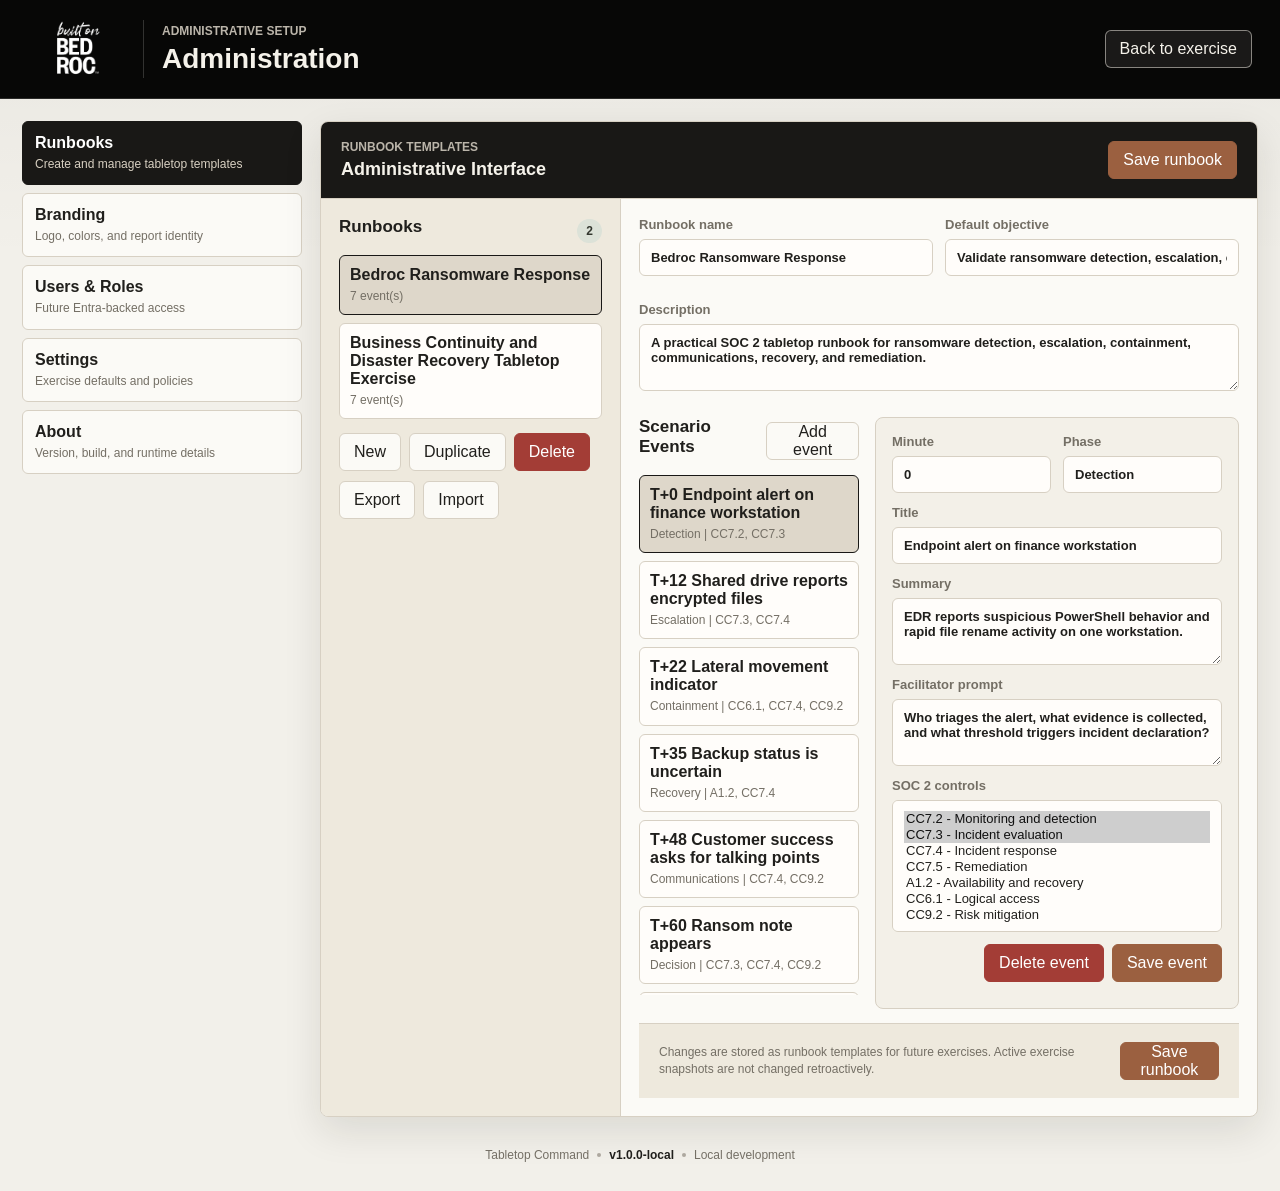
==== commit 3885f5e6: "Added footer to app to include build version and build date. Added a new function to get the build v" ====
--- a/outputs/admin.html
+++ b/outputs/admin.html
@@ -338,6 +338,12 @@
       </section>
     </main>
 
+    <footer class="site-footer">
+      <span>Tabletop Command</span>
+      <span id="footerBuildVersion">v1.0.0-local</span>
+      <span id="footerBuildDate">Local development</span>
+    </footer>
+
     <script src="build-info.js"></script>
     <script src="admin.js"></script>
   </body>
--- a/outputs/styles.css
+++ b/outputs/styles.css
@@ -598,6 +598,40 @@
   display: none;
 }
 
+.site-footer {
+  display: flex;
+  align-items: center;
+  justify-content: center;
+  flex-wrap: wrap;
+  gap: 8px;
+  width: min(1180px, calc(100% - 44px));
+  margin: 0 auto;
+  padding: 4px 22px 24px;
+  color: var(--muted);
+  font-size: 12px;
+}
+
+.site-footer span {
+  display: inline-flex;
+  align-items: center;
+  min-height: 24px;
+}
+
+.site-footer span + span::before {
+  content: "";
+  width: 4px;
+  height: 4px;
+  margin-right: 8px;
+  border-radius: 50%;
+  background: var(--stone);
+  opacity: 0.58;
+}
+
+#footerBuildVersion {
+  color: var(--text);
+  font-weight: 800;
+}
+
 .layout {
   display: grid;
   grid-template-columns: 360px minmax(0, 1fr);
@@ -1931,6 +1965,11 @@
     padding: 12px;
   }
 
+  .site-footer {
+    width: 100%;
+    padding: 2px 12px 18px;
+  }
+
   .side-panel {
     gap: 12px;
   }
@@ -2197,6 +2236,8 @@
   body.print-report .auth-gate,
   body.print-timeline .app-header,
   body.print-report .app-header,
+  body.print-timeline .site-footer,
+  body.print-report .site-footer,
   body.print-timeline .side-panel,
   body.print-report .side-panel,
   body.print-timeline .tabs,
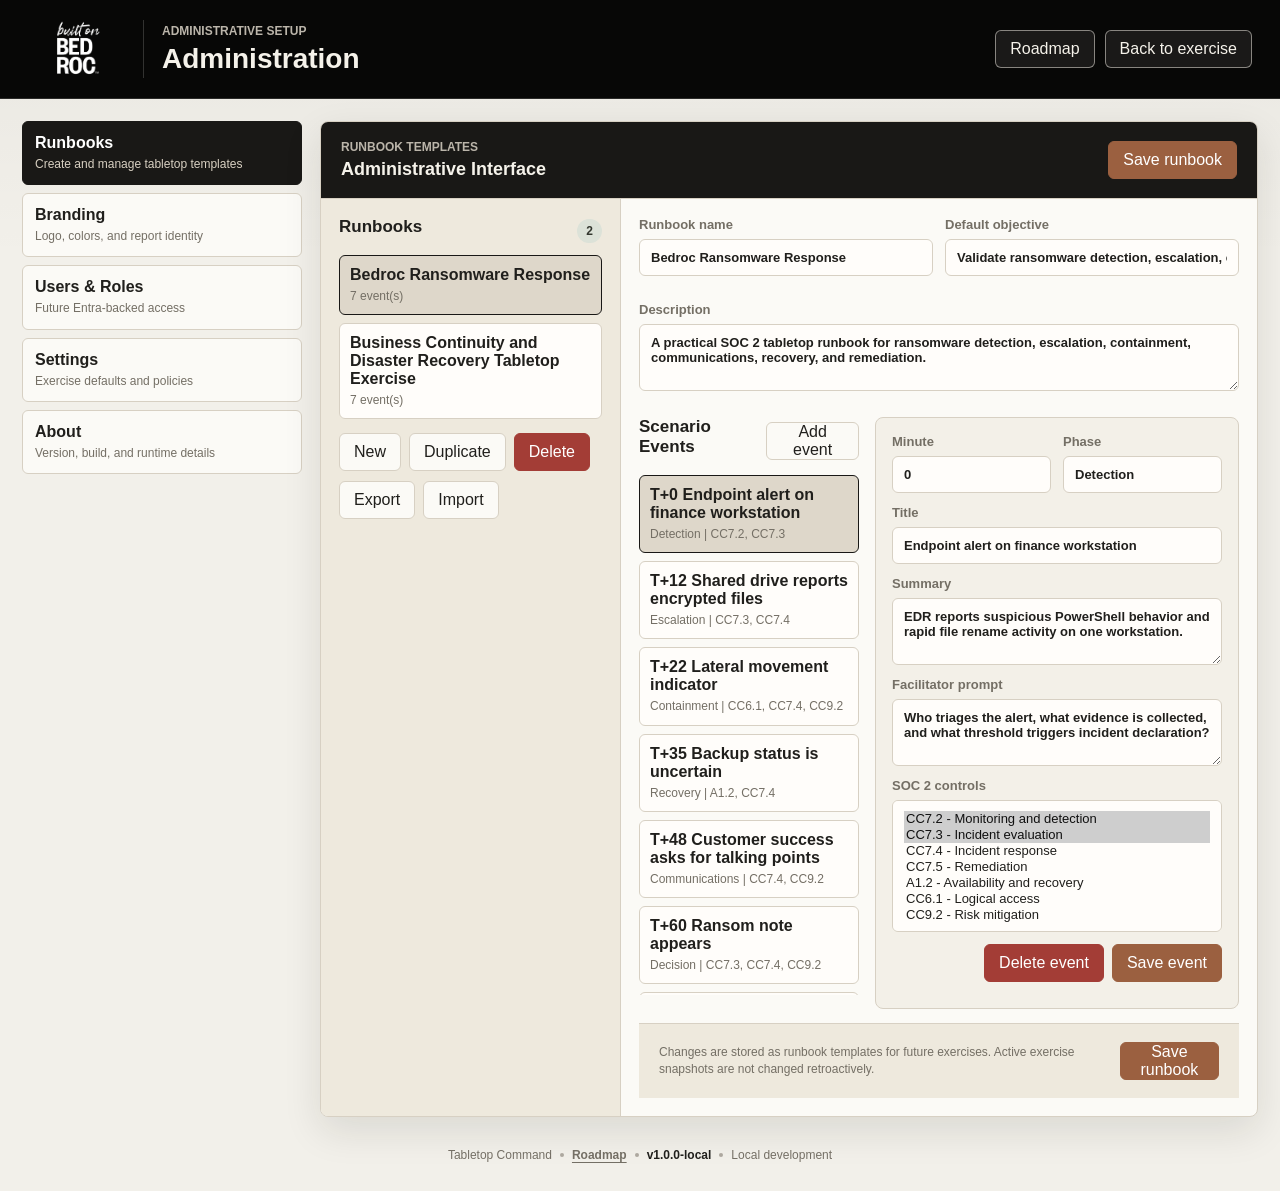
==== commit 5eb9c2e1: "Added roadmap page and updated admin and index pages with new features." ====
--- a/outputs/admin.html
+++ b/outputs/admin.html
@@ -17,6 +17,7 @@
         </div>
       </div>
       <div class="header-actions">
+        <a href="roadmap.html" class="ghost header-link">Roadmap</a>
         <a href="index.html" class="ghost header-link">Back to exercise</a>
       </div>
     </header>
@@ -340,6 +341,7 @@
 
     <footer class="site-footer">
       <span>Tabletop Command</span>
+      <span><a href="roadmap.html">Roadmap</a></span>
       <span id="footerBuildVersion">v1.0.0-local</span>
       <span id="footerBuildDate">Local development</span>
     </footer>
--- a/outputs/styles.css
+++ b/outputs/styles.css
@@ -627,6 +627,16 @@
   opacity: 0.58;
 }
 
+.site-footer a {
+  color: inherit;
+  font-weight: 700;
+  text-underline-offset: 3px;
+}
+
+.site-footer a:hover {
+  color: var(--text);
+}
+
 #footerBuildVersion {
   color: var(--text);
   font-weight: 800;
@@ -637,6 +647,219 @@
   grid-template-columns: 360px minmax(0, 1fr);
   gap: 22px;
   padding: 22px;
+}
+
+.roadmap-page {
+  min-height: 100vh;
+}
+
+.roadmap-header {
+  position: static;
+}
+
+.roadmap-main {
+  width: min(1040px, calc(100% - 44px));
+  margin: 0 auto;
+  padding: 76px 0 88px;
+}
+
+.roadmap-intro {
+  display: grid;
+  grid-template-columns: minmax(0, 1.45fr) minmax(260px, 0.55fr);
+  gap: 56px;
+  align-items: end;
+  border-bottom: 1px solid var(--line);
+  padding-bottom: 54px;
+}
+
+.roadmap-intro h2 {
+  max-width: 760px;
+  margin: 8px 0 18px;
+  color: var(--ink);
+  font-family: Georgia, "Times New Roman", serif;
+  font-size: clamp(42px, 7vw, 76px);
+  font-weight: 500;
+  letter-spacing: -0.045em;
+  line-height: 0.98;
+}
+
+.roadmap-lede,
+.roadmap-note p {
+  color: var(--muted);
+  line-height: 1.65;
+}
+
+.roadmap-lede {
+  max-width: 690px;
+  margin: 0;
+  font-size: 17px;
+}
+
+.roadmap-note {
+  border-left: 3px solid var(--rust);
+  padding: 4px 0 4px 20px;
+}
+
+.roadmap-note strong {
+  display: block;
+  margin-bottom: 6px;
+  color: var(--charcoal);
+}
+
+.roadmap-note p {
+  margin: 0;
+  font-size: 14px;
+}
+
+.roadmap-group {
+  display: grid;
+  grid-template-columns: 190px minmax(0, 1fr);
+  gap: 54px;
+  padding-top: 70px;
+}
+
+.roadmap-group-heading {
+  align-self: start;
+  position: sticky;
+  top: 24px;
+}
+
+.roadmap-group-heading h2 {
+  margin: 8px 0 10px;
+  color: var(--charcoal);
+  font-family: Georgia, "Times New Roman", serif;
+  font-size: 30px;
+  font-weight: 500;
+}
+
+.roadmap-group-heading p {
+  margin: 0;
+  color: var(--muted);
+  font-size: 13px;
+  line-height: 1.5;
+}
+
+.roadmap-status {
+  display: inline-flex;
+  align-items: center;
+  gap: 7px;
+  color: var(--stone);
+  font-size: 11px;
+  font-weight: 800;
+  letter-spacing: 0.1em;
+  text-transform: uppercase;
+}
+
+.roadmap-status::before {
+  content: "";
+  width: 8px;
+  height: 8px;
+  border-radius: 50%;
+  background: currentColor;
+}
+
+.roadmap-status.complete {
+  color: var(--ok);
+}
+
+.roadmap-status.next {
+  color: var(--rust);
+}
+
+.roadmap-list {
+  position: relative;
+  display: grid;
+  gap: 0;
+  margin: 0;
+  padding: 0;
+  list-style: none;
+  counter-reset: roadmap-item;
+}
+
+.roadmap-list::before {
+  content: "";
+  position: absolute;
+  top: 18px;
+  bottom: 18px;
+  left: 17px;
+  width: 1px;
+  background: var(--line);
+}
+
+.roadmap-item {
+  counter-increment: roadmap-item;
+  position: relative;
+  display: grid;
+  grid-template-columns: 36px minmax(0, 1fr);
+  gap: 24px;
+  padding-bottom: 46px;
+}
+
+.roadmap-item:last-child {
+  padding-bottom: 0;
+}
+
+.roadmap-marker {
+  position: relative;
+  z-index: 1;
+  display: grid;
+  place-items: center;
+  width: 36px;
+  height: 36px;
+  border: 1px solid var(--line);
+  border-radius: 50%;
+  color: var(--muted);
+  background: var(--bg);
+  font-size: 11px;
+  font-weight: 800;
+}
+
+.roadmap-marker::before {
+  content: counter(roadmap-item, decimal-leading-zero);
+}
+
+.roadmap-list.complete .roadmap-marker {
+  border-color: var(--ok);
+  color: #fff;
+  background: var(--ok);
+}
+
+.roadmap-list.next .roadmap-marker {
+  border-color: var(--rust);
+  color: var(--rust);
+}
+
+.roadmap-content {
+  padding-top: 2px;
+}
+
+.roadmap-content h3 {
+  margin: 0 0 9px;
+  color: var(--charcoal);
+  font-family: Georgia, "Times New Roman", serif;
+  font-size: 25px;
+  font-weight: 500;
+  line-height: 1.15;
+}
+
+.roadmap-content p {
+  max-width: 670px;
+  margin: 0;
+  color: var(--muted);
+  line-height: 1.62;
+}
+
+.roadmap-closing {
+  margin-top: 78px;
+  border: 1px solid var(--line);
+  padding: 28px 30px;
+  color: var(--muted);
+  background: var(--surface-strong);
+  line-height: 1.6;
+}
+
+.roadmap-closing strong {
+  color: var(--charcoal);
 }
 
 .side-panel,
@@ -1699,6 +1922,16 @@
 }
 
 @media (max-width: 980px) {
+  .roadmap-intro {
+    grid-template-columns: 1fr;
+    gap: 28px;
+  }
+
+  .roadmap-group {
+    grid-template-columns: 150px minmax(0, 1fr);
+    gap: 34px;
+  }
+
   .splash-hero {
     grid-template-columns: 1fr;
     align-items: start;
@@ -1910,6 +2143,21 @@
     gap: 8px;
   }
 
+  .roadmap-header .header-actions {
+    position: static;
+    display: flex;
+    width: auto;
+    border: 0;
+    padding: 0;
+    background: transparent;
+    box-shadow: none;
+  }
+
+  .roadmap-header .header-actions .header-link {
+    width: auto;
+    white-space: nowrap;
+  }
+
   .header-actions button,
   .header-actions .header-link,
   .header-actions .icon-button {
@@ -1970,6 +2218,38 @@
     padding: 2px 12px 18px;
   }
 
+  .roadmap-main {
+    width: calc(100% - 36px);
+    padding: 46px 0 60px;
+  }
+
+  .roadmap-intro {
+    padding-bottom: 38px;
+  }
+
+  .roadmap-intro h2 {
+    font-size: 46px;
+  }
+
+  .roadmap-group {
+    grid-template-columns: 1fr;
+    gap: 28px;
+    padding-top: 52px;
+  }
+
+  .roadmap-group-heading {
+    position: static;
+  }
+
+  .roadmap-content h3 {
+    font-size: 22px;
+  }
+
+  .roadmap-closing {
+    margin-top: 58px;
+    padding: 22px;
+  }
+
   .side-panel {
     gap: 12px;
   }
@@ -2188,6 +2468,14 @@
 }
 
 @media (max-width: 480px) {
+  .roadmap-intro h2 {
+    font-size: 39px;
+  }
+
+  .roadmap-item {
+    gap: 16px;
+  }
+
   .splash-copy h1 {
     font-size: 36px;
   }
